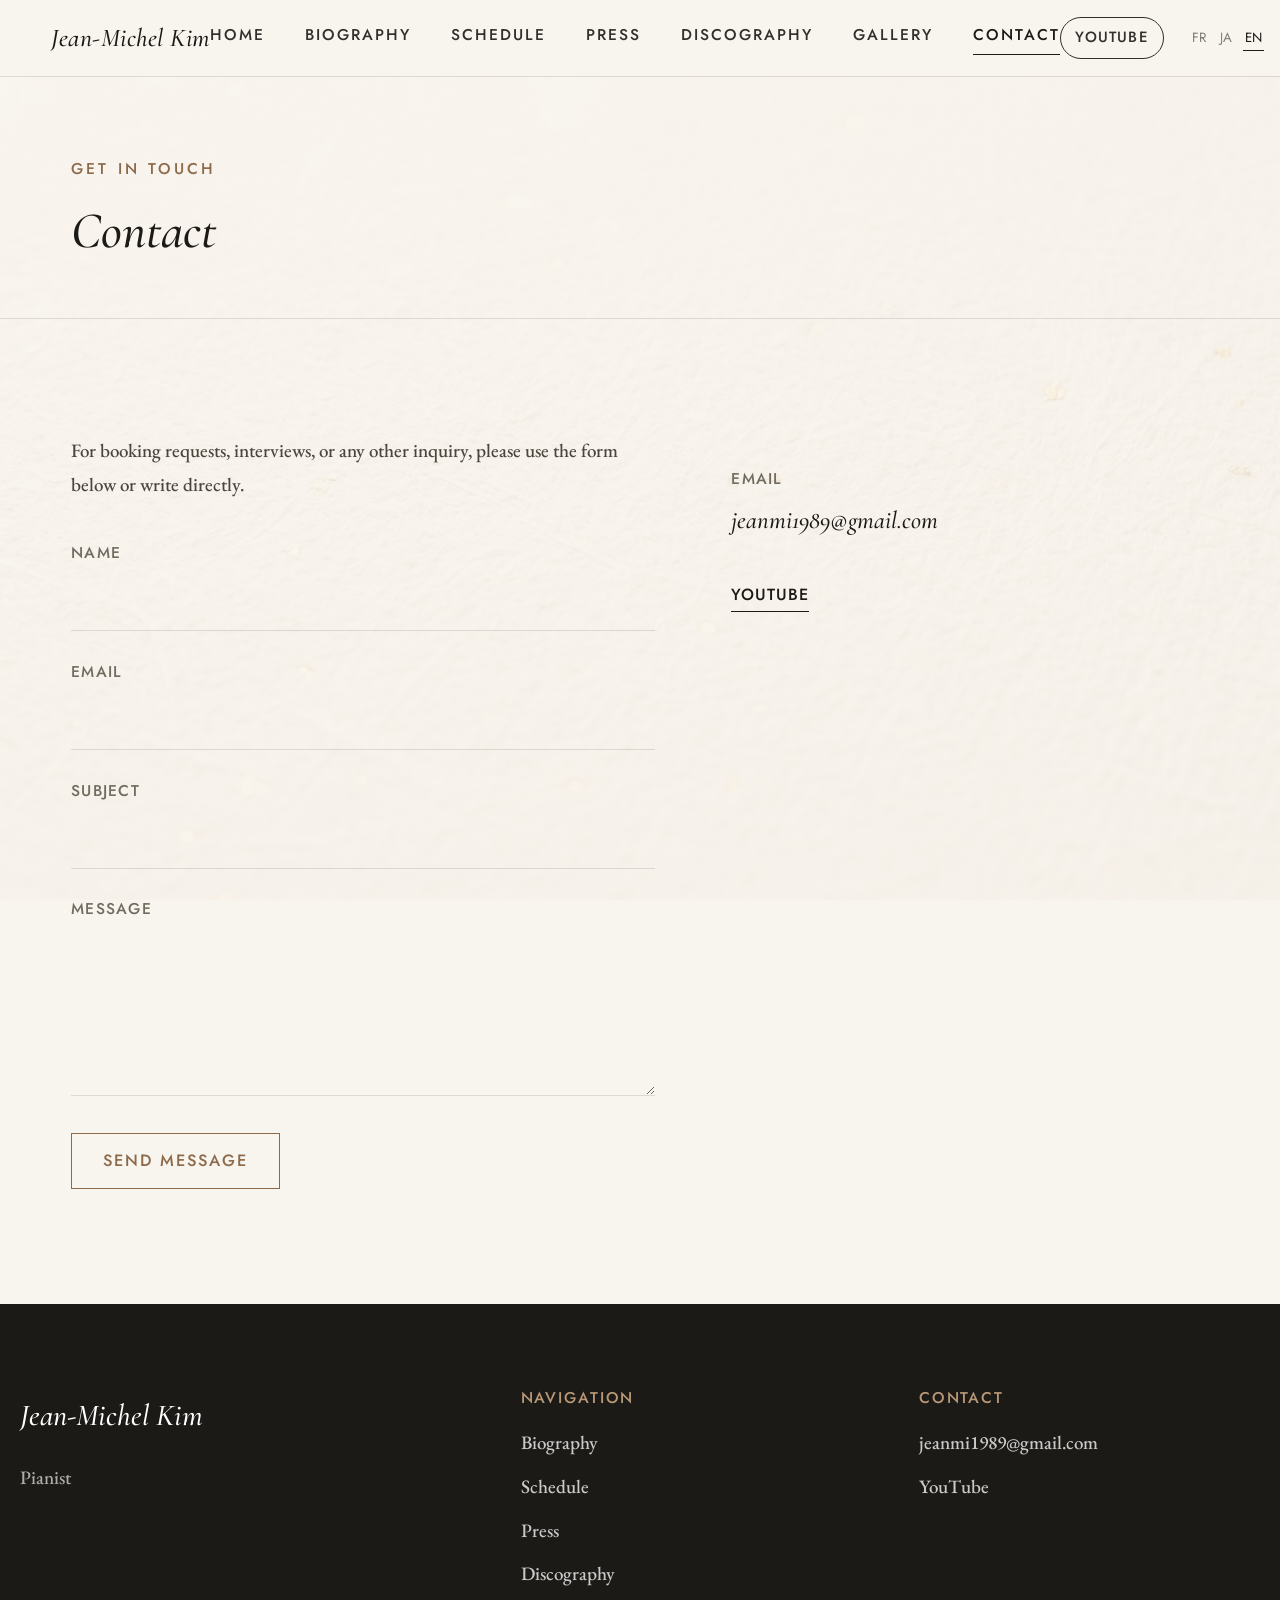
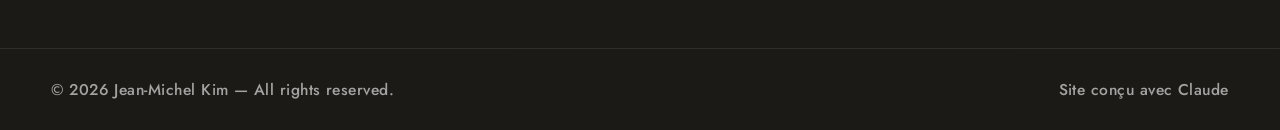
==== contact.html @ 396f6ed2 "Initial commit: Jean-Michel Kim pianist portfolio site" ====
<!DOCTYPE html>
<html lang="fr">
<head>
<meta charset="UTF-8">
<meta name="viewport" content="width=device-width, initial-scale=1.0">
<link rel="stylesheet" href="css/style.css">
<title>…</title>
</head>
<body data-page="contact" data-title-key="nav.contact">

  <div id="site-header"></div>

  <header class="page-header">
    <div class="container">
      <div class="eyebrow" data-i18n="pages.contact.eyebrow"></div>
      <h1 class="section-title" data-i18n="pages.contact.title"></h1>
    </div>
  </header>

  <section>
    <div class="container contact-grid">
      <div class="reveal">
        <p class="section-intro" data-i18n="pages.contact.formIntro" style="margin-bottom:2rem;"></p>

        <!--
          この <form> は Netlify でホストすると自動的に送信フォームとして機能します
          （data-netlify="true" のおかげで、サーバー側の設定は不要です）。
          Netlify 以外にホストする場合は、送信時に自動でメールソフトが開く
          fallback（下部のJS）が使われます。
        -->
        <form id="contact-form" name="contact" method="POST" data-netlify="true" netlify-honeypot="bot-field">
          <input type="hidden" name="form-name" value="contact">
          <p style="display:none;"><label>Don't fill this out: <input name="bot-field"></label></p>

          <div class="field">
            <label data-i18n="common.nameLabel"></label>
            <input type="text" name="name" required>
          </div>
          <div class="field">
            <label data-i18n="common.emailLabel"></label>
            <input type="email" name="email" required>
          </div>
          <div class="field">
            <label data-i18n="common.subjectLabel"></label>
            <input type="text" name="subject">
          </div>
          <div class="field">
            <label data-i18n="common.messageLabel"></label>
            <textarea name="message" rows="5" required></textarea>
          </div>
          <button type="submit" class="btn btn-gold" data-i18n="common.sendMessage"></button>
          <p id="contact-thanks" style="display:none; margin-top:1rem; color:var(--color-gold);" data-i18n="pages.contact.sentThanks"></p>
        </form>
      </div>

      <div class="reveal">
        <dl class="contact-info" id="contact-info"></dl>
        <div class="social-row" id="contact-social"></div>
      </div>
    </div>
  </section>

  <div id="site-footer"></div>

  <script src="js/data/content.js"></script>
  <script src="js/data/schedule.js"></script>
  <script src="js/data/press.js"></script>
  <script src="js/data/discography.js"></script>
  <script src="js/data/gallery.js"></script>
  <script src="js/i18n.js"></script>
  <script src="js/components.js"></script>
  <script src="js/render.js"></script>
  <script src="js/main.js"></script>
  <script>
    document.addEventListener("DOMContentLoaded", () => {
      const form = document.getElementById("contact-form");
      const thanks = document.getElementById("contact-thanks");
      form.addEventListener("submit", (e) => {
        e.preventDefault();
        const data = new FormData(form);
        fetch("/", {
          method: "POST",
          headers: { "Content-Type": "application/x-www-form-urlencoded" },
          body: new URLSearchParams(data).toString()
        }).then(() => {
          thanks.style.display = "block";
          form.reset();
        }).catch(() => {
          // Netlify以外でホストしている場合のフォールバック：メールソフトを開く
          const c = CONTENT.contactDetails;
          const subject = encodeURIComponent(data.get("subject") || "Site — Contact");
          const body = encodeURIComponent(
            `${data.get("name")} <${data.get("email")}>\n\n${data.get("message")}`
          );
          window.location.href = `mailto:${c.email}?subject=${subject}&body=${body}`;
        });
      });
    });
  </script>
</body>
</html>
---- css/style.css ----
/* ============================================================
   PIANIST PORTFOLIO — DESIGN SYSTEM
   Palette   : ivoire chaud / encre / accent or
   Display   : Cormorant Garamond (titres)
   Body      : EB Garamond (texte éditorial)
   UI        : Jost (nav, boutons, labels)
   JA fallback: Noto Serif JP / Noto Sans JP
   ============================================================ */

@import url('https://fonts.googleapis.com/css2?family=Cormorant+Garamond:ital,wght@0,400;0,500;0,600;1,400;1,500&family=EB+Garamond:ital,wght@0,400;0,500;1,400&family=Jost:wght@400;500;600&family=Noto+Serif+JP:wght@400;500;600&family=Noto+Sans+JP:wght@400;500&display=swap');

:root {
  --color-bg: #f8f4ee;
  --color-bg-alt: #efe7da;
  --color-ink: #1c1a17;
  --color-ink-soft: #4a453d;
  --color-ink-faint: #726b60;
  --color-gold: #a5824f;
  --color-gold-soft: #cbad7c;
  --color-line: rgba(28, 26, 23, 0.12);
  --color-white: #fffdfa;
  --color-overlay: rgba(12, 10, 8, 0.55);

  --font-display: 'Cormorant Garamond', 'Noto Serif JP', serif;
  --font-body: 'EB Garamond', 'Noto Serif JP', Georgia, serif;
  --font-ui: 'Jost', 'Noto Sans JP', sans-serif;

  --max-width: 1240px;
  --gutter: clamp(1.25rem, 4vw, 4rem);
  --ease: cubic-bezier(0.4, 0, 0.2, 1);
  --header-h: 88px;
}

/* ---------- ページごとのアクセントカラー ----------
   背景・文字色（象牙×インク）は全ページ共通のまま、
   アクセントカラー（--color-gold）だけをページごとに変える。
   ホーム/ディスコグラフィー = ゴールド（A）
   プロフィール/ギャラリー   = ボルドー（C）
   スケジュール/コンタクト   = ブロンズ（B）
   批評                     = セージグリーン（D）
   ページを増やす場合は、ここに body[data-page="..."] を追加するだけ。 */
body[data-page="home"],
body[data-page="discography"] {
  --color-gold: #a5824f;
  --color-gold-soft: #cbad7c;
}
body[data-page="biography"],
body[data-page="gallery"] {
  --color-gold: #7a3030;
  --color-gold-soft: #a56464;
}
body[data-page="schedule"],
body[data-page="contact"] {
  --color-gold: #8c6a4a;
  --color-gold-soft: #b89877;
}
body[data-page="press"] {
  --color-gold: #4d6b52;
  --color-gold-soft: #7d9a82;
}

/* ---------- Reset ---------- */
*, *::before, *::after { box-sizing: border-box; }
/* rem指定の基準値をここで一括して引き上げる（サイト全体の文字を大きく） */
html { scroll-behavior: smooth; font-size: 19px; }
@media (max-width: 480px) { html { font-size: 17px; } }
body {
  margin: 0;
  background-color: var(--color-bg);
  background-image:
    linear-gradient(rgba(248, 244, 238, 0.82), rgba(248, 244, 238, 0.82)),
    url('../images/texture-linen.jpg');
  background-size: cover;
  background-position: center top;
  background-repeat: no-repeat;
  background-attachment: fixed;
  color: var(--color-ink);
  font-family: var(--font-body);
  font-size: 1rem;
  font-weight: 500;
  line-height: 1.75;
  -webkit-font-smoothing: antialiased;
}
img { max-width: 100%; display: block; }
a { color: inherit; text-decoration: none; }
ul { list-style: none; margin: 0; padding: 0; }
h1, h2, h3, h4 { font-family: var(--font-display); font-weight: 500; margin: 0; line-height: 1.15; }
p { margin: 0 0 1.1em; }
button { font-family: inherit; cursor: pointer; }
input, textarea { font-family: var(--font-body); }

.container {
  max-width: var(--max-width);
  margin: 0 auto;
  padding: 0 var(--gutter);
}

.eyebrow {
  font-family: var(--font-ui);
  font-size: 0.82rem;
  font-weight: 500;
  letter-spacing: 0.2em;
  text-transform: uppercase;
  color: var(--color-gold);
}

.section-title {
  font-size: clamp(2rem, 4vw, 3rem);
  font-style: italic;
  margin-top: 0.4em;
}

.section-intro { color: var(--color-ink-soft); max-width: 62ch; }

.divider {
  width: 56px;
  height: 1px;
  background: var(--color-gold);
  margin: 1.6em 0;
}

.btn {
  display: inline-flex;
  align-items: center;
  gap: 0.6em;
  font-family: var(--font-ui);
  font-size: 0.86rem;
  font-weight: 500;
  letter-spacing: 0.12em;
  text-transform: uppercase;
  padding: 0.95em 1.9em;
  border: 1px solid var(--color-ink);
  color: var(--color-ink);
  background: transparent;
  transition: background var(--ease), color var(--ease), border-color var(--ease);
}
.btn:hover { background: var(--color-ink); color: var(--color-white); }
.btn-gold { border-color: var(--color-gold); color: var(--color-gold); }
.btn-gold:hover { background: var(--color-gold); color: var(--color-white); }
.btn-invert { border-color: rgba(255,255,255,0.7); color: #fff; }
.btn-invert:hover { background: #fff; color: var(--color-ink); }
.btn-small { padding: 0.6em 1.3em; font-size: 0.78rem; }

/* ---------- Header ---------- */
#site-header { position: fixed; inset: 0 0 auto 0; z-index: 100; }
.nav-inner {
  height: var(--header-h);
  display: flex;
  align-items: center;
  justify-content: space-between;
  padding: 0 var(--gutter);
  transition: background var(--ease), box-shadow var(--ease), color var(--ease), height var(--ease);
  color: #fff;
}
body[data-page="home"] .nav-inner { background: transparent; }
.nav-inner.is-solid,
body:not([data-page="home"]) .nav-inner {
  background: rgba(248, 244, 238, 0.94);
  backdrop-filter: blur(10px);
  color: var(--color-ink);
  box-shadow: 0 1px 0 var(--color-line);
  height: 76px;
}

.nav-logo {
  font-family: var(--font-display);
  font-style: italic;
  font-size: 1.35rem;
  letter-spacing: 0.02em;
  white-space: nowrap;
}

.nav-links { display: flex; gap: 2.1rem; }
.nav-links a {
  font-family: var(--font-ui);
  font-size: 0.82rem;
  font-weight: 500;
  letter-spacing: 0.13em;
  text-transform: uppercase;
  padding-bottom: 6px;
  border-bottom: 1px solid transparent;
  opacity: 0.9;
  transition: opacity var(--ease), border-color var(--ease);
}
.nav-links a:hover, .nav-links a.is-active { opacity: 1; border-color: currentColor; }

.nav-right { display: flex; align-items: center; gap: 1.4rem; }

.nav-youtube {
  font-family: var(--font-ui); font-size: 0.78rem; font-weight: 500; letter-spacing: 0.08em; text-transform: uppercase;
  border: 1px solid currentColor; border-radius: 999px; padding: 0.45em 1em; opacity: 0.9;
  transition: background var(--ease), color var(--ease);
}
.nav-youtube:hover { background: var(--color-gold); border-color: var(--color-gold); color: #fff; opacity: 1; }

.lang-switch { display: flex; gap: 0.5rem; font-family: var(--font-ui); font-size: 0.8rem; font-weight: 500; letter-spacing: 0.04em; }
.lang-switch button {
  background: none; border: none; color: inherit; opacity: 0.55; padding: 0.2em 0.15em;
  border-bottom: 1px solid transparent;
}
.lang-switch button.is-active { opacity: 1; border-color: currentColor; }
.lang-switch button:hover { opacity: 1; }

.nav-burger { display: none; background: none; border: none; font-size: 1.3rem; color: inherit; }

/* ヘッダーのYouTubeボタンは、モバイルではメニュー内に表示するため
   通常時は隠しておく（.nav-youtube-flyout は #nav-links の中にある複製） */
.nav-youtube-flyout { display: none; }

@media (max-width: 880px) {
  .nav-links {
    position: fixed; inset: 76px 0 0 0; height: calc(100vh - 76px);
    background: var(--color-bg); color: var(--color-ink);
    flex-direction: column; align-items: flex-start; gap: 1.6rem;
    padding: 3rem var(--gutter); transform: translateX(100%);
    transition: transform var(--ease); overflow-y: auto;
  }
  .nav-links.is-open { transform: translateX(0); }
  .nav-links a { font-size: 0.95rem; }
  .nav-burger { display: block; }
  .nav-youtube-flyout {
    display: inline-flex; margin-top: 1rem; padding-top: 1.6rem;
    border-top: 1px solid var(--color-line);
    font-size: 0.85rem !important;
  }
}

/* 幅の狭いスマートフォンでは、ヘッダー内のYouTubeボタンが
   ロゴ・言語切替・メニューボタンと衝突するため非表示にする
   （代わりにメニューを開くと .nav-youtube-flyout が表示される） */
@media (max-width: 560px) {
  .nav-youtube { display: none; }
}

/* 狭い画面でロゴ・言語切替・メニューボタンが収まりきらず
   はみ出すのを防ぐ */
@media (max-width: 480px) {
  .nav-inner { padding: 0 1rem; }
  .nav-logo { font-size: 0.95rem; letter-spacing: 0; }
  .nav-right { gap: 0.5rem; }
  .lang-switch { gap: 0.25rem; font-size: 0.72rem; }
  .nav-burger { font-size: 1.05rem; }
}

/* ---------- Hero (home) ---------- */
.hero {
  position: relative; min-height: 100svh; display: flex; align-items: flex-end;
  color: #fff; overflow: hidden; background: #14120f;
}
.hero-media { position: absolute; inset: 0; }
.hero-media img, .hero-media video {
  width: 100%; height: 100%; object-fit: cover; object-position: center 28%;
}
.hero-media::after {
  content: ""; position: absolute; inset: 0;
  background: linear-gradient(180deg, rgba(10,9,7,0.15) 0%, rgba(10,9,7,0.15) 40%, rgba(8,7,6,0.85) 100%);
}
.hero-content { position: relative; z-index: 2; padding: 0 var(--gutter) 6.5rem; width: 100%; }
.hero-eyebrow { color: var(--color-gold-soft); }
.hero-title {
  font-size: clamp(2.8rem, 8vw, 6.2rem); font-style: italic; margin: 0.15em 0 0.25em;
}
.hero-subtitle { font-family: var(--font-ui); text-transform: uppercase; letter-spacing: 0.18em; font-size: 0.8rem; opacity: 0.85; margin-bottom: 2rem; }
.hero-actions { display: flex; gap: 1rem; flex-wrap: wrap; }
.scroll-cue {
  position: absolute; right: var(--gutter); bottom: 2.2rem; z-index: 2;
  writing-mode: vertical-rl; font-family: var(--font-ui); font-size: 0.68rem;
  letter-spacing: 0.2em; text-transform: uppercase; color: rgba(255,255,255,0.7);
  display: flex; align-items: center; gap: 0.8rem;
}
.scroll-cue::after { content: ""; width: 1px; height: 44px; background: rgba(255,255,255,0.5); }

/* ---------- Generic sections ---------- */
section { padding: clamp(4rem, 9vw, 7.5rem) 0; }
.section-alt { background: var(--color-bg-alt); }
.section-head { display: flex; justify-content: space-between; align-items: flex-end; gap: 2rem; margin-bottom: 3rem; flex-wrap: wrap; }

.two-col {
  display: grid; grid-template-columns: 1fr 1fr; gap: clamp(2rem, 6vw, 5rem); align-items: center;
}
@media (max-width: 880px) { .two-col { grid-template-columns: 1fr; } }

.frame-photo { position: relative; }
.frame-photo img { width: 100%; aspect-ratio: 4 / 5; object-fit: cover; }
.frame-photo.is-square img { aspect-ratio: 1 / 1; object-fit: contain; background: var(--color-bg-alt); }
.frame-photo::before {
  content: ""; position: absolute; inset: 18px; border: 1px solid var(--color-gold); z-index: -1;
}

/* Home: announcement callout (special project highlight) */
.announce {
  margin-top: 2.2rem;
  padding: 1.7rem 2rem;
  border: 1px solid var(--color-gold);
  background-color: rgba(165, 130, 79, 0.07);
  background-image:
    linear-gradient(rgba(255, 253, 250, 0.62), rgba(255, 253, 250, 0.62)),
    url('../images/texture-marble.jpg');
  background-size: cover;
  background-position: center;
}
.announce-title {
  font-family: var(--font-display); font-style: italic;
  font-size: clamp(1.35rem, 2.6vw, 1.85rem); line-height: 1.25;
  margin: 0.3em 0 0.5em; color: var(--color-ink);
}
.announce-text { color: var(--color-ink-soft); font-size: 0.92rem; margin-bottom: 0; }
/* 和文の中に混じる西洋数字は、Cormorant GaramondとNoto Serif JPの
   字面の大きさが揃わないため、見た目のサイズを漢字に合わせて補正する */
.announce-title .num { font-size: 1.4em; letter-spacing: 0; }
.announce-text .num { font-size: 1.15em; letter-spacing: 0; }

/* Home: upcoming preview */
.upcoming-list { display: flex; flex-direction: column; }
.upcoming-item {
  display: grid; grid-template-columns: 90px 1fr auto; gap: 1.6rem; align-items: center;
  padding: 1.5rem 0; border-top: 1px solid var(--color-line);
}
.upcoming-item:last-child { border-bottom: 1px solid var(--color-line); }
.date-block { font-family: var(--font-ui); }
.date-block .day { font-family: var(--font-display); font-size: 2rem; line-height: 1; color: var(--color-gold); }
.date-block .month { font-size: 0.8rem; font-weight: 500; letter-spacing: 0.12em; text-transform: uppercase; color: var(--color-ink-faint); }
.upcoming-meta .venue { font-family: var(--font-display); font-size: 1.35rem; font-style: italic; }
.upcoming-meta .city { color: var(--color-ink-soft); font-size: 1rem; }
.upcoming-meta .program { color: var(--color-ink-faint); font-size: 0.95rem; margin-top: 0.2em; }
.past-toggle { margin-top: 2rem; }
.upcoming-item.is-past { opacity: 0.6; }

/* Press quote */
.press-quote {
  padding: 2.6rem 0; border-top: 1px solid var(--color-line);
}
.press-quote:last-child { border-bottom: 1px solid var(--color-line); }
.press-quote blockquote {
  font-family: var(--font-display); font-style: italic; font-size: clamp(1.4rem, 2.4vw, 1.8rem);
  margin: 0 0 0.9em;
}
.press-quote cite { font-family: var(--font-ui); font-style: normal; font-size: 0.86rem; font-weight: 500; letter-spacing: 0.06em; text-transform: uppercase; color: var(--color-gold); }
.press-quote .press-date { color: var(--color-ink-faint); font-size: 0.88rem; margin-left: 0.6em; }
.press-quote .press-link { display: inline-block; margin-top: 0.7em; font-family: var(--font-ui); font-size: 0.85rem; text-decoration: underline; color: var(--color-ink-soft); }

/* Discography grid */
.disco-grid { display: grid; grid-template-columns: repeat(auto-fill, minmax(240px, 1fr)); gap: 2.5rem; }
.disco-card .cover { aspect-ratio: 1; overflow: hidden; margin-bottom: 1.1rem; background: var(--color-bg-alt); }
.disco-card .cover img { width: 100%; height: 100%; object-fit: cover; transition: transform 0.6s var(--ease); }
.disco-card:hover .cover img { transform: scale(1.04); }
.disco-card h3 { font-size: 1.45rem; font-style: italic; }
.disco-card .meta { font-family: var(--font-ui); font-size: 0.85rem; font-weight: 500; letter-spacing: 0.05em; color: var(--color-ink-faint); margin: 0.3em 0 0.7em; text-transform: uppercase; }
.disco-card p { color: var(--color-ink-soft); font-size: 1rem; }
.disco-card .links { display: flex; gap: 1rem; margin-top: 0.8rem; }
.disco-card .links a { font-family: var(--font-ui); font-size: 0.82rem; font-weight: 500; text-transform: uppercase; letter-spacing: 0.06em; text-decoration: underline; }

/* Gallery */
.gallery-grid { display: grid; grid-template-columns: repeat(auto-fill, minmax(220px, 1fr)); gap: 0.6rem; }
.gallery-item { position: relative; aspect-ratio: 4/5; overflow: hidden; cursor: pointer; background: var(--color-bg-alt); }
.gallery-item img { width: 100%; height: 100%; object-fit: cover; transition: transform 0.6s var(--ease); }
.gallery-item:hover img { transform: scale(1.06); }

.lightbox {
  position: fixed; inset: 0; background: rgba(10,9,7,0.94); z-index: 300;
  display: flex; align-items: center; justify-content: center; padding: 4vh 4vw;
  opacity: 0; pointer-events: none; transition: opacity var(--ease);
}
.lightbox.is-open { opacity: 1; pointer-events: auto; }
.lightbox img { max-width: 100%; max-height: 88vh; object-fit: contain; }
.lightbox-close, .lightbox-prev, .lightbox-next {
  position: absolute; background: none; border: none; color: #fff; font-size: 1.6rem;
  opacity: 0.75;
}
.lightbox-close:hover, .lightbox-prev:hover, .lightbox-next:hover { opacity: 1; }
.lightbox-close { top: 2rem; right: 2rem; }
.lightbox-prev { left: 2rem; top: 50%; transform: translateY(-50%); }
.lightbox-next { right: 2rem; top: 50%; transform: translateY(-50%); }

/* 写真クレジット */
.photo-credit {
  position: absolute; z-index: 2; pointer-events: none;
  font-family: var(--font-ui); font-size: 0.62rem; letter-spacing: 0.04em;
  color: rgba(255, 255, 255, 0.9); background: rgba(10, 9, 7, 0.4);
  padding: 0.3em 0.65em; right: 0.6rem; bottom: 0.6rem;
}
.hero-credit {
  position: absolute; z-index: 2; top: calc(var(--header-h) + 1.5rem); right: var(--gutter);
  font-family: var(--font-ui); font-size: 0.65rem; letter-spacing: 0.06em;
  color: rgba(255, 255, 255, 0.75);
}
.lightbox-credit {
  position: absolute; z-index: 2; left: 0; right: 0; bottom: 1.4rem; text-align: center;
  font-family: var(--font-ui); font-size: 0.7rem; letter-spacing: 0.06em;
  color: rgba(255, 255, 255, 0.7);
}

/* Fallback for missing images */
.img-missing {
  display: flex; align-items: center; justify-content: center; text-align: center;
  background: linear-gradient(135deg, var(--color-bg-alt), #e2d7c3);
  color: var(--color-ink-faint); font-family: var(--font-ui); font-size: 0.72rem;
  letter-spacing: 0.08em; text-transform: uppercase; padding: 1rem;
}

/* Facts sidebar (biography) */
.facts-list { border-top: 1px solid var(--color-line); }
.facts-list li {
  display: flex; justify-content: space-between; gap: 1rem; padding: 0.9rem 0;
  border-bottom: 1px solid var(--color-line); font-family: var(--font-ui); font-size: 0.85rem;
}
.facts-list .label { color: var(--color-ink-faint); text-transform: uppercase; letter-spacing: 0.08em; font-size: 0.72rem; }

/* Contact */
.contact-grid { display: grid; grid-template-columns: 1.1fr 0.9fr; gap: clamp(2rem, 6vw, 5rem); }
@media (max-width: 880px) { .contact-grid { grid-template-columns: 1fr; } }
.field { margin-bottom: 1.4rem; }
.field label { display: block; font-family: var(--font-ui); font-size: 0.82rem; font-weight: 500; letter-spacing: 0.08em; text-transform: uppercase; color: var(--color-ink-faint); margin-bottom: 0.5em; }
.field input, .field textarea {
  width: 100%; background: transparent; border: none; border-bottom: 1px solid var(--color-line);
  padding: 0.7em 0; font-size: 1.1rem; color: var(--color-ink); resize: vertical;
}
.field input:focus, .field textarea:focus { outline: none; border-color: var(--color-gold); }
.contact-info dt { font-family: var(--font-ui); font-size: 0.82rem; font-weight: 500; letter-spacing: 0.08em; text-transform: uppercase; color: var(--color-ink-faint); margin-top: 1.6rem; }
.contact-info dd { margin: 0.3em 0 0; font-family: var(--font-display); font-size: 1.3rem; font-style: italic; }
.social-row { display: flex; gap: 1.2rem; margin-top: 2rem; }
.social-row a { font-family: var(--font-ui); font-size: 0.85rem; font-weight: 500; text-transform: uppercase; letter-spacing: 0.06em; border-bottom: 1px solid var(--color-ink); padding-bottom: 2px; }

/* Page header (non-home pages) */
.page-header { padding: calc(var(--header-h) + 3.5rem) 0 3rem; border-bottom: 1px solid var(--color-line); }

/* Footer */
#site-footer { background: var(--color-ink); color: rgba(255,255,255,0.85); }
.footer-inner { padding: 4.5rem 0 2.5rem; display: grid; grid-template-columns: 1.3fr 1fr 1fr; gap: 3rem; }
@media (max-width: 720px) { .footer-inner { grid-template-columns: 1fr; gap: 2.4rem; } }
.footer-name { font-family: var(--font-display); font-style: italic; font-size: 1.6rem; color: #fff; }
.footer-col h4 { font-family: var(--font-ui); font-size: 0.82rem; font-weight: 500; letter-spacing: 0.12em; text-transform: uppercase; color: var(--color-gold-soft); margin-bottom: 1rem; }
.footer-col a, .footer-col p { display: block; font-size: 1rem; margin-bottom: 0.55rem; opacity: 0.9; }
.footer-col a:hover { opacity: 1; text-decoration: underline; }
.footer-bottom {
  border-top: 1px solid rgba(255,255,255,0.12); padding: 1.4rem var(--gutter);
  font-family: var(--font-ui); font-size: 0.82rem; letter-spacing: 0.03em; opacity: 0.7;
  display: flex; justify-content: space-between; flex-wrap: wrap; gap: 0.6rem;
}

/* Reveal-on-scroll */
.reveal { opacity: 0; transform: translateY(24px); transition: opacity 0.8s var(--ease), transform 0.8s var(--ease); }
.reveal.is-visible { opacity: 1; transform: translateY(0); }

/* Utility */
.text-center { text-align: center; }
.mt-lg { margin-top: 3rem; }
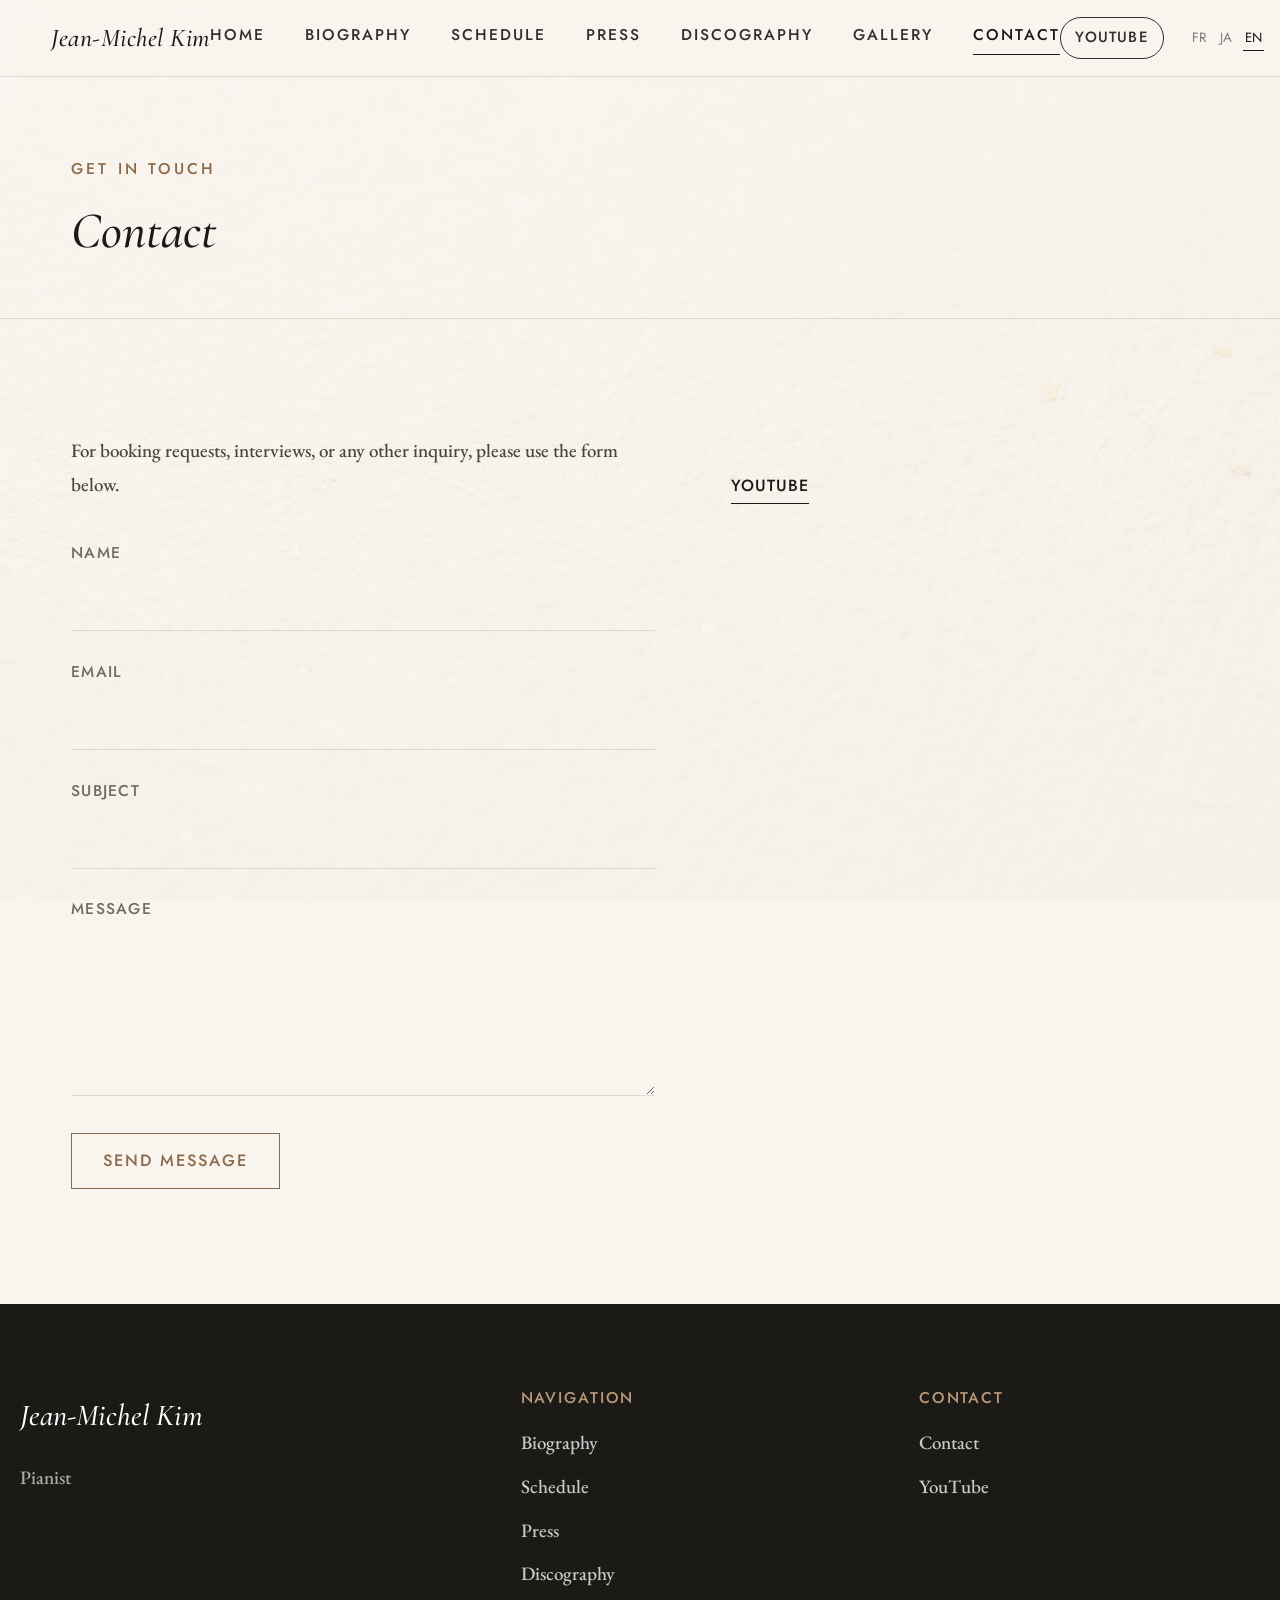
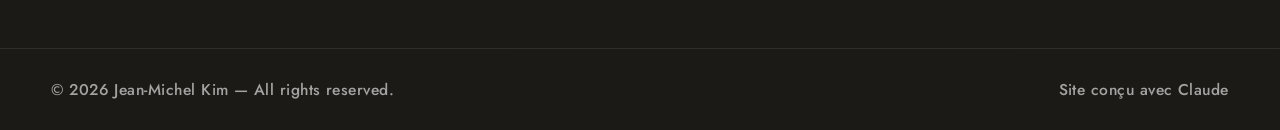
==== commit ecc291a0: "Replace Netlify Forms with Formspree; remove email address from all pages" ====
--- a/contact.html
+++ b/contact.html
@@ -23,14 +23,13 @@
         <p class="section-intro" data-i18n="pages.contact.formIntro" style="margin-bottom:2rem;"></p>
 
         <!--
-          この <form> は Netlify でホストすると自動的に送信フォームとして機能します
-          （data-netlify="true" のおかげで、サーバー側の設定は不要です）。
-          Netlify 以外にホストする場合は、送信時に自動でメールソフトが開く
-          fallback（下部のJS）が使われます。
+          このフォームは Formspree（https://formspree.io）にPOSTされます。
+          サイトのコード上にメールアドレスは一切含まれません。
+          別のFormspreeフォームに差し替えたい場合は、action属性の
+          URLを新しいFormエンドポイントに置き換えてください。
         -->
-        <form id="contact-form" name="contact" method="POST" data-netlify="true" netlify-honeypot="bot-field">
-          <input type="hidden" name="form-name" value="contact">
-          <p style="display:none;"><label>Don't fill this out: <input name="bot-field"></label></p>
+        <form id="contact-form" name="contact" method="POST" action="https://formspree.io/f/xjybkapd">
+          <p style="display:none;"><label>Don't fill this out: <input name="_gotcha"></label></p>
 
           <div class="field">
             <label data-i18n="common.nameLabel"></label>
@@ -50,11 +49,11 @@
           </div>
           <button type="submit" class="btn btn-gold" data-i18n="common.sendMessage"></button>
           <p id="contact-thanks" style="display:none; margin-top:1rem; color:var(--color-gold);" data-i18n="pages.contact.sentThanks"></p>
+          <p id="contact-error" style="display:none; margin-top:1rem; color:var(--color-ink-soft);" data-i18n="pages.contact.sendError"></p>
         </form>
       </div>
 
       <div class="reveal">
-        <dl class="contact-info" id="contact-info"></dl>
         <div class="social-row" id="contact-social"></div>
       </div>
     </div>
@@ -75,24 +74,24 @@
     document.addEventListener("DOMContentLoaded", () => {
       const form = document.getElementById("contact-form");
       const thanks = document.getElementById("contact-thanks");
+      const errorMsg = document.getElementById("contact-error");
       form.addEventListener("submit", (e) => {
         e.preventDefault();
         const data = new FormData(form);
-        fetch("/", {
+        fetch(form.action, {
           method: "POST",
-          headers: { "Content-Type": "application/x-www-form-urlencoded" },
-          body: new URLSearchParams(data).toString()
-        }).then(() => {
-          thanks.style.display = "block";
-          form.reset();
+          body: data,
+          headers: { "Accept": "application/json" }
+        }).then((response) => {
+          if (response.ok) {
+            thanks.style.display = "block";
+            if (errorMsg) errorMsg.style.display = "none";
+            form.reset();
+          } else {
+            if (errorMsg) errorMsg.style.display = "block";
+          }
         }).catch(() => {
-          // Netlify以外でホストしている場合のフォールバック：メールソフトを開く
-          const c = CONTENT.contactDetails;
-          const subject = encodeURIComponent(data.get("subject") || "Site — Contact");
-          const body = encodeURIComponent(
-            `${data.get("name")} <${data.get("email")}>\n\n${data.get("message")}`
-          );
-          window.location.href = `mailto:${c.email}?subject=${subject}&body=${body}`;
+          if (errorMsg) errorMsg.style.display = "block";
         });
       });
     });
